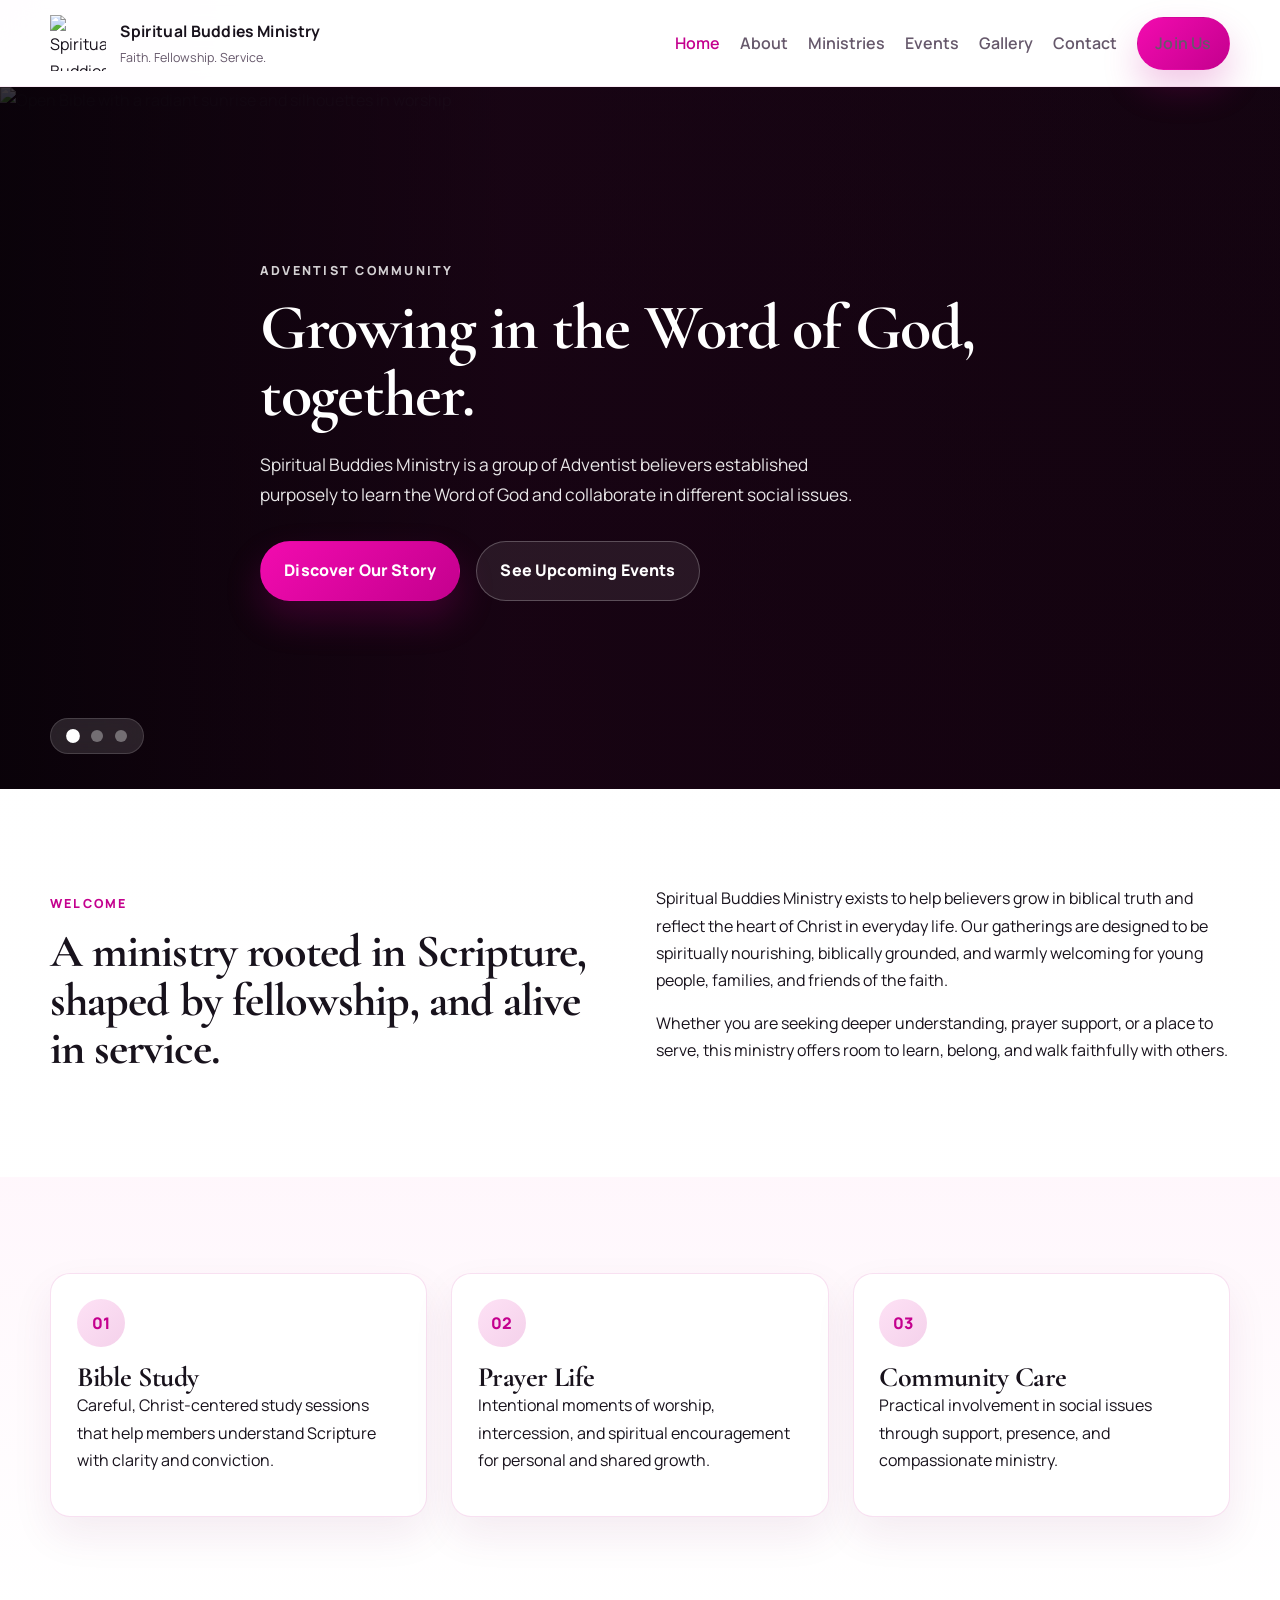
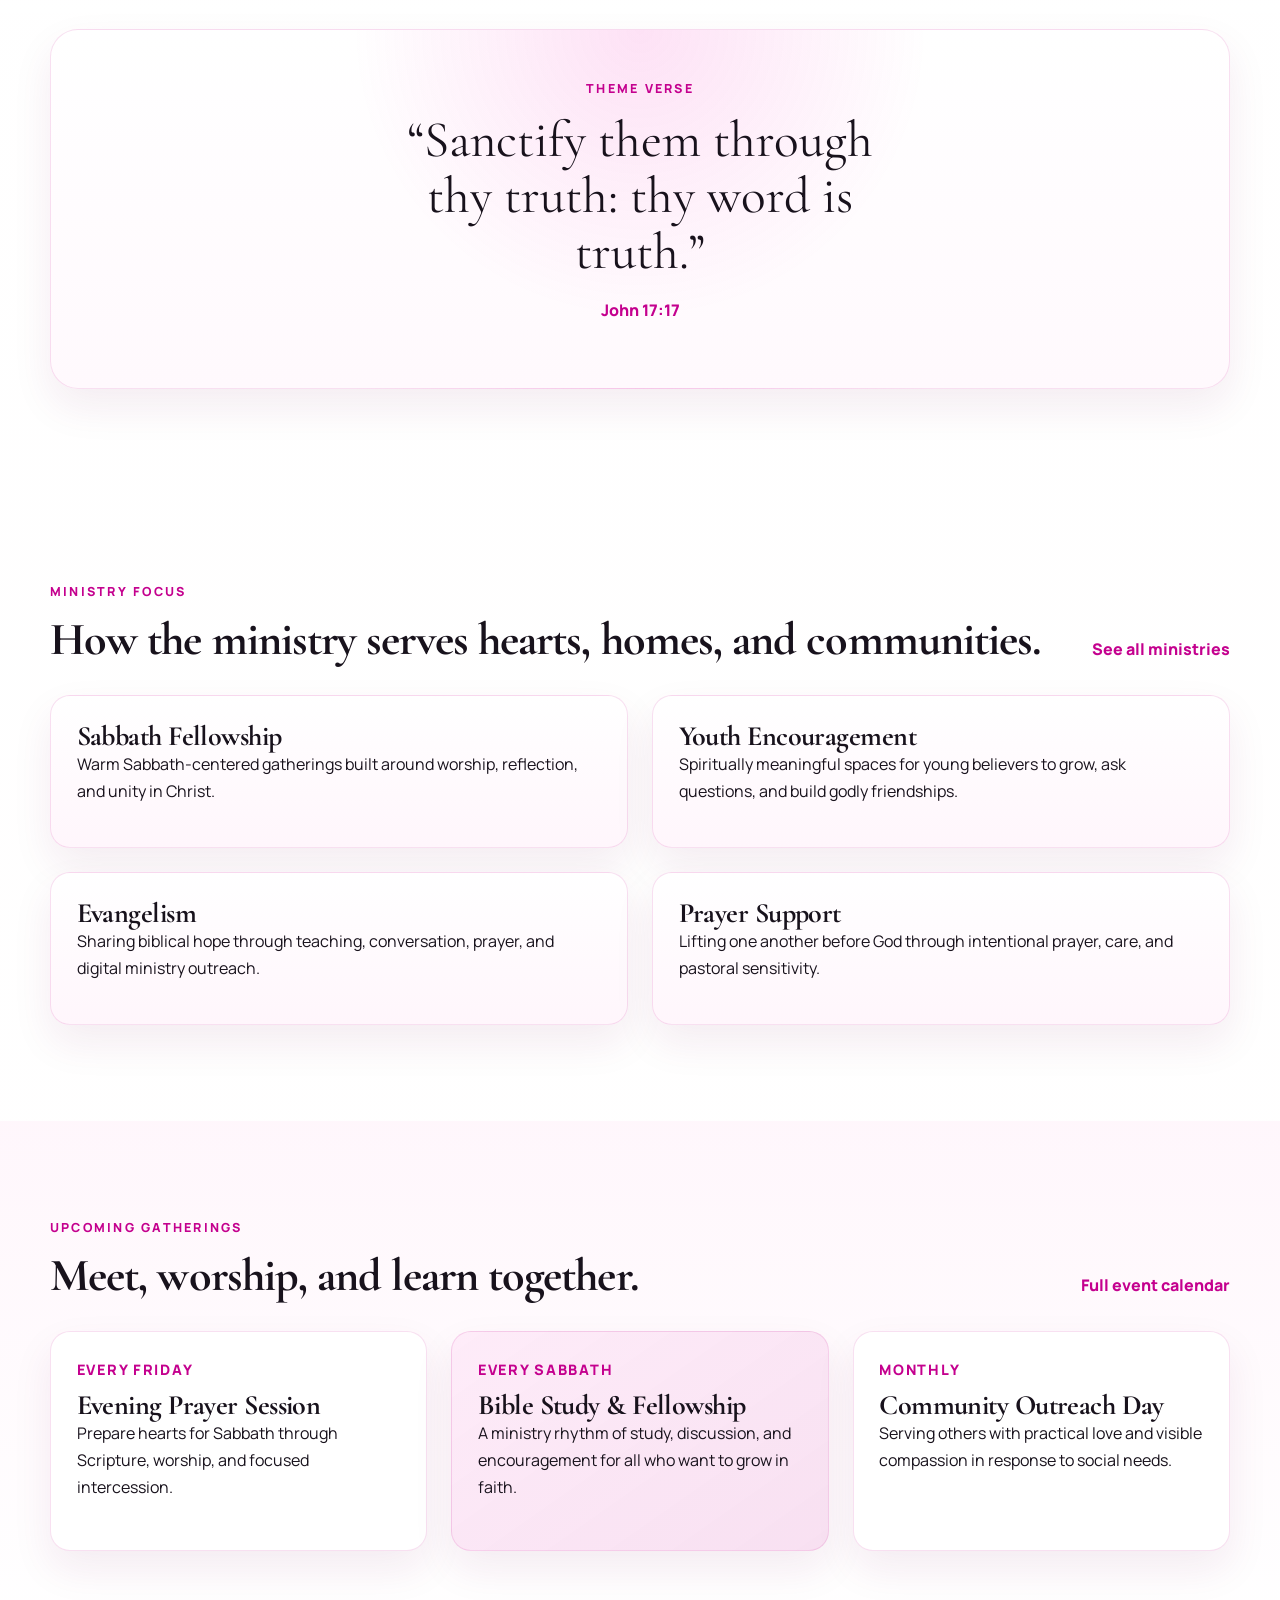
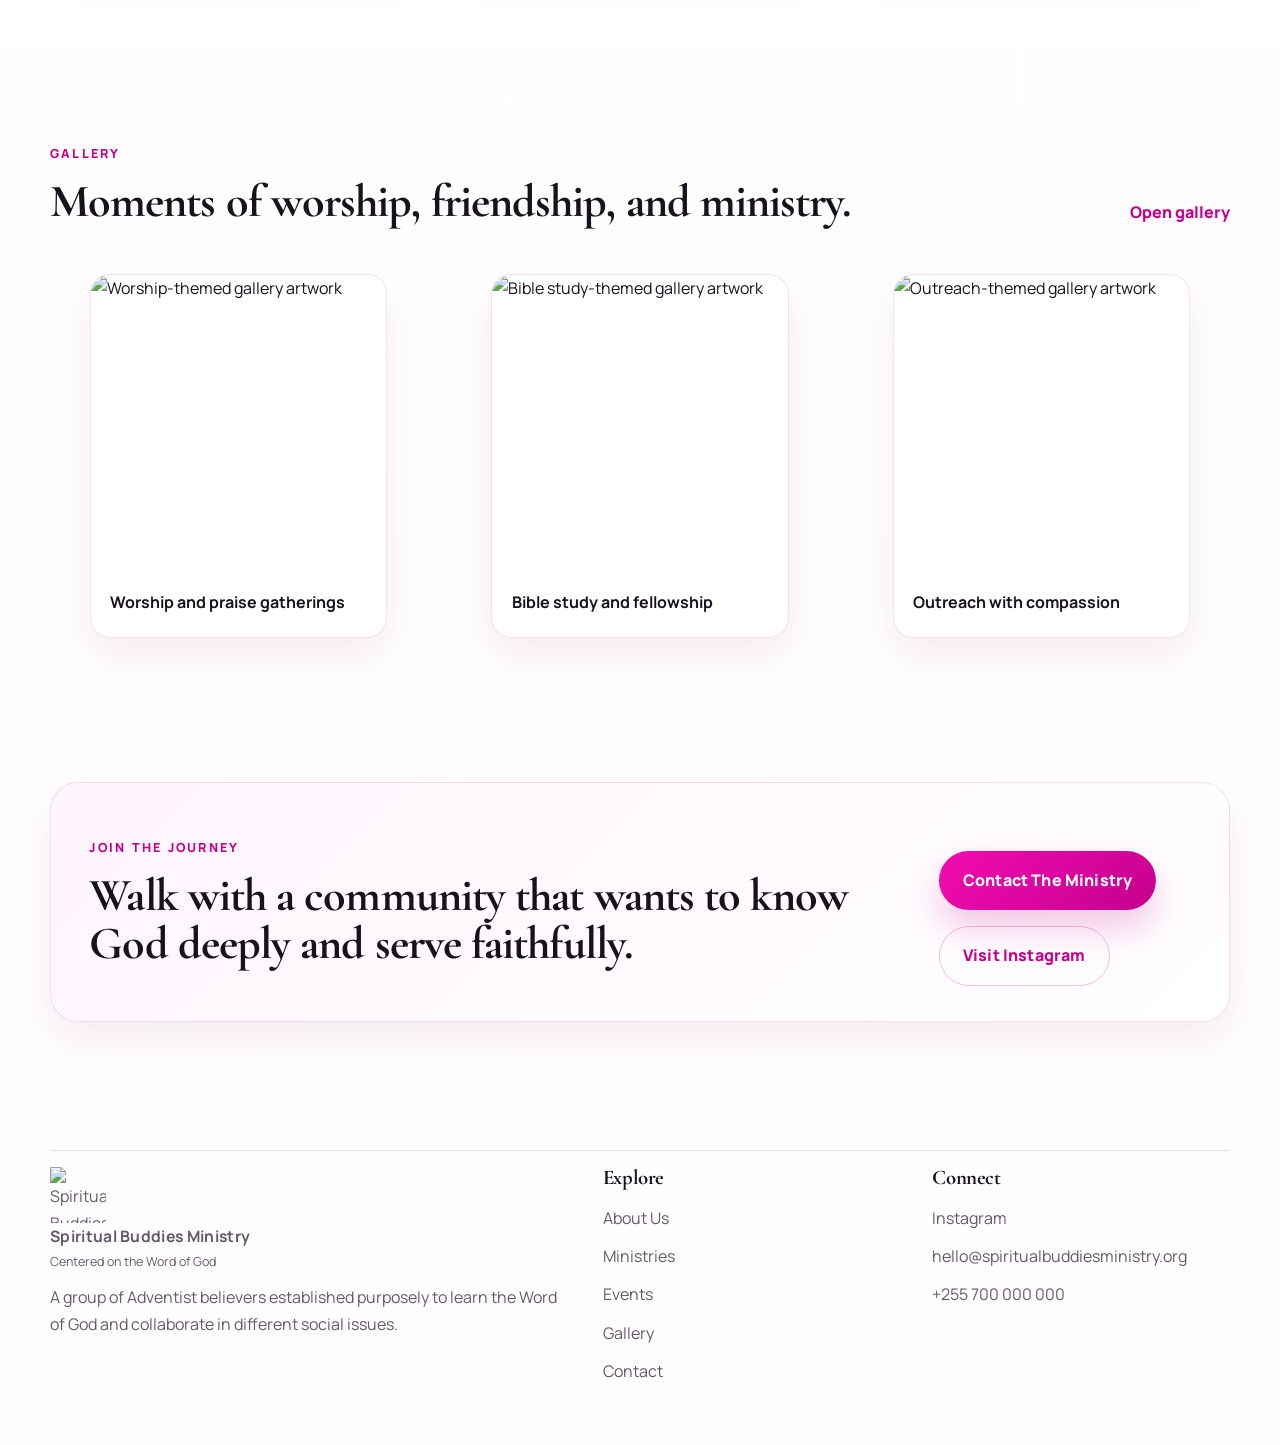
==== index.html @ 9ee42981 "uploading website files" ====
<!DOCTYPE html>
<html lang="en">
<head>
  <meta charset="UTF-8">
  <meta name="viewport" content="width=device-width, initial-scale=1.0">
  <meta name="description" content="Spiritual Buddies Ministry is a Christ-centered Adventist community devoted to Bible study, fellowship, worship, and compassionate outreach.">
  <title>Spiritual Buddies Ministry</title>
  <link rel="preconnect" href="https://fonts.googleapis.com">
  <link rel="preconnect" href="https://fonts.gstatic.com" crossorigin>
  <link href="https://fonts.googleapis.com/css2?family=Cormorant+Garamond:wght@500;600;700&family=Manrope:wght@400;500;600;700;800&display=swap" rel="stylesheet">
  <link rel="icon" type="image/svg+xml" href="assets/sbm-logo.svg">
  <link rel="stylesheet" href="styles.css">
</head>
<body>
  <div class="site-shell">
    <header class="site-header">
      <div class="container nav-row">
        <a class="brand" href="index.html" aria-label="Spiritual Buddies Ministry home">
          <img src="assets/sbm-logo.svg" alt="Spiritual Buddies Ministry logo">
          <span>
            <strong>Spiritual Buddies Ministry</strong>
            <small>Faith. Fellowship. Service.</small>
          </span>
        </a>

        <button class="nav-toggle" type="button" aria-expanded="false" aria-controls="site-nav">
          <span></span>
          <span></span>
          <span></span>
        </button>

        <nav class="site-nav" id="site-nav" aria-label="Main navigation">
          <a class="active" href="index.html">Home</a>
          <a href="about.html">About</a>
          <a href="ministries.html">Ministries</a>
          <a href="events.html">Events</a>
          <a href="gallery.html">Gallery</a>
          <a href="contact.html">Contact</a>
          <a class="button button-small" href="contact.html">Join Us</a>
        </nav>
      </div>
    </header>

    <main>
      <section class="hero" aria-label="Featured ministry highlights">
        <div class="hero-slide is-active" data-slide>
          <img src="assets/hero-1.svg" alt="Open Bible with a radiant sunrise and silhouettes in worship">
          <div class="hero-overlay"></div>
          <div class="container hero-content">
            <p class="eyebrow">Adventist Community</p>
            <h1>Growing in the Word of God, together.</h1>
            <p class="hero-copy">Spiritual Buddies Ministry is a group of Adventist believers established purposely to learn the Word of God and collaborate in different social issues.</p>
            <div class="hero-actions">
              <a class="button" href="about.html">Discover Our Story</a>
              <a class="button button-ghost" href="events.html">See Upcoming Events</a>
            </div>
          </div>
        </div>

        <div class="hero-slide" data-slide>
          <img src="assets/hero-2.svg" alt="Prayerful gathering with glowing light in the sky">
          <div class="hero-overlay"></div>
          <div class="container hero-content">
            <p class="eyebrow">Prayer & Fellowship</p>
            <h2>Worship that strengthens faith and community.</h2>
            <p class="hero-copy">From Sabbath fellowship to heartfelt prayer sessions, we create spaces where believers can be encouraged, restored, and sent out with hope.</p>
            <div class="hero-actions">
              <a class="button" href="ministries.html">Explore Ministries</a>
              <a class="button button-ghost" href="contact.html">Plan a Visit</a>
            </div>
          </div>
        </div>

        <div class="hero-slide" data-slide>
          <img src="assets/hero-3.svg" alt="Compassionate outreach scene with helping hands and a cross on the horizon">
          <div class="hero-overlay"></div>
          <div class="container hero-content">
            <p class="eyebrow">Service & Outreach</p>
            <h2>Faith that moves beyond words into loving action.</h2>
            <p class="hero-copy">We believe Bible truth should shape daily life, compassionate service, and practical care for the people and communities around us.</p>
            <div class="hero-actions">
              <a class="button" href="gallery.html">View Ministry Moments</a>
              <a class="button button-ghost" href="contact.html">Support the Mission</a>
            </div>
          </div>
        </div>

        <div class="hero-controls container" aria-label="Hero slideshow controls">
          <div class="hero-dots" role="tablist" aria-label="Choose hero slide">
            <button class="hero-dot is-active" type="button" data-dot aria-label="Show slide 1"></button>
            <button class="hero-dot" type="button" data-dot aria-label="Show slide 2"></button>
            <button class="hero-dot" type="button" data-dot aria-label="Show slide 3"></button>
          </div>
        </div>
      </section>

      <section class="section">
        <div class="container split-grid">
          <div>
            <p class="section-tag">Welcome</p>
            <h2>A ministry rooted in Scripture, shaped by fellowship, and alive in service.</h2>
          </div>
          <div>
            <p>Spiritual Buddies Ministry exists to help believers grow in biblical truth and reflect the heart of Christ in everyday life. Our gatherings are designed to be spiritually nourishing, biblically grounded, and warmly welcoming for young people, families, and friends of the faith.</p>
            <p>Whether you are seeking deeper understanding, prayer support, or a place to serve, this ministry offers room to learn, belong, and walk faithfully with others.</p>
          </div>
        </div>
      </section>

      <section class="section section-tint">
        <div class="container">
          <div class="card-grid">
            <article class="feature-card">
              <span class="card-icon">01</span>
              <h3>Bible Study</h3>
              <p>Careful, Christ-centered study sessions that help members understand Scripture with clarity and conviction.</p>
            </article>
            <article class="feature-card">
              <span class="card-icon">02</span>
              <h3>Prayer Life</h3>
              <p>Intentional moments of worship, intercession, and spiritual encouragement for personal and shared growth.</p>
            </article>
            <article class="feature-card">
              <span class="card-icon">03</span>
              <h3>Community Care</h3>
              <p>Practical involvement in social issues through support, presence, and compassionate ministry.</p>
            </article>
          </div>
        </div>
      </section>

      <section class="section scripture-section">
        <div class="container scripture-card">
          <p class="section-tag">Theme Verse</p>
          <blockquote>
            “Sanctify them through thy truth: thy word is truth.”
          </blockquote>
          <p class="scripture-ref">John 17:17</p>
        </div>
      </section>

      <section class="section">
        <div class="container">
          <div class="section-heading">
            <div>
              <p class="section-tag">Ministry Focus</p>
              <h2>How the ministry serves hearts, homes, and communities.</h2>
            </div>
            <a class="text-link" href="ministries.html">See all ministries</a>
          </div>

          <div class="ministry-grid">
            <article class="ministry-card">
              <h3>Sabbath Fellowship</h3>
              <p>Warm Sabbath-centered gatherings built around worship, reflection, and unity in Christ.</p>
            </article>
            <article class="ministry-card">
              <h3>Youth Encouragement</h3>
              <p>Spiritually meaningful spaces for young believers to grow, ask questions, and build godly friendships.</p>
            </article>
            <article class="ministry-card">
              <h3>Evangelism</h3>
              <p>Sharing biblical hope through teaching, conversation, prayer, and digital ministry outreach.</p>
            </article>
            <article class="ministry-card">
              <h3>Prayer Support</h3>
              <p>Lifting one another before God through intentional prayer, care, and pastoral sensitivity.</p>
            </article>
          </div>
        </div>
      </section>

      <section class="section section-tint">
        <div class="container">
          <div class="section-heading">
            <div>
              <p class="section-tag">Upcoming Gatherings</p>
              <h2>Meet, worship, and learn together.</h2>
            </div>
            <a class="text-link" href="events.html">Full event calendar</a>
          </div>

          <div class="event-grid">
            <article class="event-card">
              <p class="event-date">Every Friday</p>
              <h3>Evening Prayer Session</h3>
              <p>Prepare hearts for Sabbath through Scripture, worship, and focused intercession.</p>
            </article>
            <article class="event-card featured">
              <p class="event-date">Every Sabbath</p>
              <h3>Bible Study & Fellowship</h3>
              <p>A ministry rhythm of study, discussion, and encouragement for all who want to grow in faith.</p>
            </article>
            <article class="event-card">
              <p class="event-date">Monthly</p>
              <h3>Community Outreach Day</h3>
              <p>Serving others with practical love and visible compassion in response to social needs.</p>
            </article>
          </div>
        </div>
      </section>

      <section class="section">
        <div class="container gallery-preview">
          <div class="section-heading">
            <div>
              <p class="section-tag">Gallery</p>
              <h2>Moments of worship, friendship, and ministry.</h2>
            </div>
            <a class="text-link" href="gallery.html">Open gallery</a>
          </div>

          <div class="preview-grid">
            <figure class="preview-card">
              <img src="assets/gallery-1.svg" alt="Worship-themed gallery artwork">
              <figcaption>Worship and praise gatherings</figcaption>
            </figure>
            <figure class="preview-card">
              <img src="assets/gallery-2.svg" alt="Bible study-themed gallery artwork">
              <figcaption>Bible study and fellowship</figcaption>
            </figure>
            <figure class="preview-card">
              <img src="assets/gallery-3.svg" alt="Outreach-themed gallery artwork">
              <figcaption>Outreach with compassion</figcaption>
            </figure>
          </div>
        </div>
      </section>

      <section class="section cta-section">
        <div class="container cta-card">
          <div>
            <p class="section-tag">Join The Journey</p>
            <h2>Walk with a community that wants to know God deeply and serve faithfully.</h2>
          </div>
          <div class="cta-actions">
            <a class="button" href="contact.html">Contact The Ministry</a>
            <a class="button button-ghost" href="https://www.instagram.com/spiritualbuddiesministry/" target="_blank" rel="noreferrer">Visit Instagram</a>
          </div>
        </div>
      </section>
    </main>

    <footer class="site-footer">
      <div class="container footer-grid">
        <div>
          <a class="brand footer-brand" href="index.html">
            <img src="assets/sbm-logo.svg" alt="Spiritual Buddies Ministry logo">
            <span>
              <strong>Spiritual Buddies Ministry</strong>
              <small>Centered on the Word of God</small>
            </span>
          </a>
          <p class="footer-copy">A group of Adventist believers established purposely to learn the Word of God and collaborate in different social issues.</p>
        </div>

        <div>
          <h3>Explore</h3>
          <a href="about.html">About Us</a>
          <a href="ministries.html">Ministries</a>
          <a href="events.html">Events</a>
          <a href="gallery.html">Gallery</a>
          <a href="contact.html">Contact</a>
        </div>

        <div>
          <h3>Connect</h3>
          <a href="https://www.instagram.com/spiritualbuddiesministry/" target="_blank" rel="noreferrer">Instagram</a>
          <a href="mailto:hello@spiritualbuddiesministry.org">hello@spiritualbuddiesministry.org</a>
          <a href="tel:+255700000000">+255 700 000 000</a>
        </div>
      </div>
    </footer>
  </div>

  <script src="script.js"></script>
</body>
</html>
---- styles.css ----
:root {
  --bg: #ffffff;
  --bg-soft: #fff4fb;
  --surface: #ffffff;
  --surface-strong: #fff0fa;
  --surface-border: rgba(196, 0, 142, 0.12);
  --text: #18121c;
  --muted: #66586b;
  --brand: #f20baf;
  --brand-deep: #c4008e;
  --brand-ink: #5b0f49;
  --shadow: 0 24px 60px rgba(101, 20, 80, 0.11);
  --shadow-soft: 0 18px 40px rgba(121, 22, 95, 0.08);
  --radius-lg: 28px;
  --radius-md: 20px;
  --radius-sm: 14px;
  --container: 1180px;
  --transition: 260ms ease;
}

* {
  box-sizing: border-box;
}

html {
  scroll-behavior: smooth;
}

body {
  margin: 0;
  font-family: "Manrope", sans-serif;
  color: var(--text);
  background:
    radial-gradient(circle at top left, rgba(242, 11, 175, 0.07), transparent 24rem),
    linear-gradient(180deg, #ffffff 0%, #fffefe 100%);
  line-height: 1.7;
}

img {
  display: block;
  max-width: 100%;
}

a {
  color: inherit;
  text-decoration: none;
}

button,
input,
textarea {
  font: inherit;
}

.site-shell {
  min-height: 100vh;
}

.container {
  width: min(calc(100% - 2rem), var(--container));
  margin: 0 auto;
}

.site-header {
  position: sticky;
  top: 0;
  z-index: 20;
  backdrop-filter: blur(18px);
  background: rgba(255, 255, 255, 0.88);
  border-bottom: 1px solid rgba(196, 0, 142, 0.08);
}

.nav-row {
  display: flex;
  align-items: center;
  justify-content: space-between;
  gap: 1rem;
  padding: 0.95rem 0;
}

.brand {
  display: inline-flex;
  align-items: center;
  gap: 0.9rem;
  min-width: 0;
}

.brand img {
  width: 56px;
  height: 56px;
  flex: 0 0 auto;
}

.brand span {
  display: grid;
  gap: 0.1rem;
}

.brand strong {
  font-size: 0.98rem;
  letter-spacing: 0.02em;
}

.brand small {
  color: var(--muted);
  font-size: 0.78rem;
}

.site-nav {
  display: flex;
  align-items: center;
  gap: 1.25rem;
}

.site-nav a {
  color: var(--muted);
  font-weight: 600;
  transition: color var(--transition);
}

.site-nav a:hover,
.site-nav a.active {
  color: var(--brand-deep);
}

.nav-toggle {
  display: none;
  background: transparent;
  border: 0;
  padding: 0.4rem;
  cursor: pointer;
}

.nav-toggle span {
  display: block;
  width: 28px;
  height: 2px;
  border-radius: 999px;
  background: var(--text);
}

.nav-toggle span + span {
  margin-top: 6px;
}

.button {
  display: inline-flex;
  align-items: center;
  justify-content: center;
  gap: 0.5rem;
  border: 1px solid transparent;
  border-radius: 999px;
  padding: 0.95rem 1.45rem;
  background: linear-gradient(135deg, var(--brand) 0%, var(--brand-deep) 100%);
  color: #fff;
  font-weight: 800;
  letter-spacing: 0.01em;
  box-shadow: 0 18px 36px rgba(196, 0, 142, 0.22);
  transition: transform var(--transition), box-shadow var(--transition), border-color var(--transition), color var(--transition);
}

.button:hover {
  transform: translateY(-2px);
  box-shadow: 0 22px 40px rgba(196, 0, 142, 0.25);
}

.button-small {
  padding: 0.75rem 1.1rem;
}

.button-ghost {
  background: rgba(255, 255, 255, 0.08);
  color: #fff;
  border-color: rgba(255, 255, 255, 0.24);
  box-shadow: none;
}

.page-hero .button-ghost,
.cta-section .button-ghost {
  background: transparent;
  color: var(--brand-deep);
  border-color: rgba(196, 0, 142, 0.25);
}

.hero {
  position: relative;
  min-height: 620px;
  height: 78vh;
  max-height: 840px;
  overflow: clip;
  background: #120511;
}

.hero-slide {
  position: absolute;
  inset: 0;
  opacity: 0;
  visibility: hidden;
  transition: opacity 900ms ease, visibility 900ms ease;
}

.hero-slide.is-active {
  opacity: 1;
  visibility: visible;
}

.hero-slide img {
  position: absolute;
  inset: 0;
  width: 100%;
  height: 100%;
  object-fit: cover;
}

.hero-overlay {
  position: absolute;
  inset: 0;
  background:
    linear-gradient(90deg, rgba(8, 2, 8, 0.78) 0%, rgba(28, 4, 22, 0.58) 40%, rgba(26, 3, 19, 0.3) 100%),
    linear-gradient(180deg, rgba(14, 1, 10, 0.1) 0%, rgba(14, 1, 10, 0.5) 100%);
}

.hero-content {
  position: relative;
  z-index: 1;
  display: grid;
  align-content: center;
  height: 100%;
  padding: 6rem 0 7rem;
  color: #fff;
  max-width: 760px;
}

.eyebrow,
.section-tag {
  margin: 0 0 0.8rem;
  text-transform: uppercase;
  letter-spacing: 0.18em;
  font-size: 0.78rem;
  font-weight: 800;
  color: var(--brand-deep);
}

.hero .eyebrow {
  color: rgba(255, 255, 255, 0.82);
}

h1,
h2,
h3 {
  margin: 0;
  font-family: "Cormorant Garamond", serif;
  line-height: 1.05;
  letter-spacing: -0.02em;
}

h1 {
  font-size: clamp(3rem, 5vw, 5.4rem);
}

h2 {
  font-size: clamp(2.2rem, 3.6vw, 3.4rem);
}

h3 {
  font-size: 1.75rem;
}

.hero-copy {
  max-width: 56ch;
  margin: 1.35rem 0 0;
  color: rgba(255, 255, 255, 0.9);
  font-size: 1.08rem;
}

.hero-actions,
.cta-actions {
  display: flex;
  flex-wrap: wrap;
  gap: 1rem;
  margin-top: 2rem;
}

.hero-controls {
  position: absolute;
  left: 50%;
  bottom: 2.2rem;
  transform: translateX(-50%);
  z-index: 2;
}

.hero-dots {
  display: inline-flex;
  align-items: center;
  gap: 0.75rem;
  padding: 0.7rem 1rem;
  border-radius: 999px;
  background: rgba(255, 255, 255, 0.12);
  border: 1px solid rgba(255, 255, 255, 0.14);
  backdrop-filter: blur(14px);
}

.hero-dot {
  width: 12px;
  height: 12px;
  padding: 0;
  border-radius: 50%;
  border: 0;
  background: rgba(255, 255, 255, 0.35);
  cursor: pointer;
  transition: transform var(--transition), background var(--transition);
}

.hero-dot.is-active {
  transform: scale(1.15);
  background: #fff;
}

.section {
  padding: 6rem 0;
}

.section-tint {
  background: linear-gradient(180deg, rgba(255, 244, 251, 0.75) 0%, rgba(255, 255, 255, 1) 100%);
}

.split-grid,
.page-hero-grid,
.contact-grid {
  display: grid;
  grid-template-columns: repeat(2, minmax(0, 1fr));
  gap: 2rem;
  align-items: center;
}

.page-hero {
  padding: 4.5rem 0 3rem;
}

.page-hero-card,
.scripture-card,
.cta-card,
.feature-card,
.ministry-card,
.event-card,
.preview-card,
.value-card,
.schedule-card,
.gallery-card,
.contact-card,
.form-panel,
.contact-panel {
  background: var(--surface);
  border: 1px solid var(--surface-border);
  box-shadow: var(--shadow-soft);
}

.page-hero-card,
.cta-card,
.scripture-card,
.form-panel,
.contact-panel {
  border-radius: var(--radius-lg);
}

.page-hero-card {
  padding: 1rem;
  background: linear-gradient(180deg, #fff 0%, #fff7fc 100%);
}

.page-hero-card img {
  width: 100%;
  border-radius: calc(var(--radius-lg) - 8px);
}

.card-grid,
.event-grid,
.preview-grid,
.value-grid {
  display: grid;
  grid-template-columns: repeat(3, minmax(0, 1fr));
  gap: 1.5rem;
}

.feature-card,
.event-card,
.preview-card,
.value-card,
.schedule-card,
.gallery-card,
.contact-card,
.ministry-card {
  border-radius: var(--radius-md);
  padding: 1.6rem;
}

.card-icon {
  display: inline-flex;
  align-items: center;
  justify-content: center;
  width: 3rem;
  height: 3rem;
  margin-bottom: 1rem;
  border-radius: 50%;
  background: linear-gradient(135deg, rgba(242, 11, 175, 0.12), rgba(196, 0, 142, 0.18));
  color: var(--brand-deep);
  font-weight: 800;
}

.section-heading {
  display: flex;
  align-items: end;
  justify-content: space-between;
  gap: 1rem;
  margin-bottom: 2rem;
}

.text-link {
  color: var(--brand-deep);
  font-weight: 800;
}

.scripture-section {
  padding-top: 1rem;
}

.scripture-card {
  padding: 3rem;
  text-align: center;
  background:
    radial-gradient(circle at top, rgba(242, 11, 175, 0.12), transparent 18rem),
    linear-gradient(180deg, #ffffff 0%, #fff9fd 100%);
}

.scripture-card blockquote {
  max-width: 20ch;
  margin: 0 auto;
  font-family: "Cormorant Garamond", serif;
  font-size: clamp(2rem, 4vw, 3.4rem);
  line-height: 1.1;
}

.scripture-ref {
  margin-top: 1rem;
  font-weight: 800;
  color: var(--brand-deep);
}

.ministry-grid {
  display: grid;
  grid-template-columns: repeat(2, minmax(0, 1fr));
  gap: 1.5rem;
}

.ministry-grid-large {
  grid-template-columns: repeat(3, minmax(0, 1fr));
}

.ministry-card {
  background:
    linear-gradient(180deg, rgba(255, 255, 255, 1), rgba(255, 246, 252, 1));
}

.ministry-card.detailed {
  min-height: 210px;
}

.event-card {
  min-height: 220px;
}

.event-card.featured {
  background:
    linear-gradient(145deg, rgba(242, 11, 175, 0.08), rgba(196, 0, 142, 0.12)),
    #ffffff;
}

.event-date {
  margin: 0 0 0.5rem;
  color: var(--brand-deep);
  font-size: 0.9rem;
  font-weight: 800;
  text-transform: uppercase;
  letter-spacing: 0.12em;
}

.preview-card,
.gallery-card {
  overflow: hidden;
  padding: 0;
}

.preview-card img,
.gallery-card img {
  aspect-ratio: 1 / 1;
  width: 100%;
  object-fit: cover;
}

.preview-card figcaption,
.gallery-card figcaption {
  padding: 1.15rem 1.2rem 1.35rem;
  font-weight: 700;
}

.cta-section {
  padding-top: 2rem;
}

.cta-card {
  display: flex;
  align-items: center;
  justify-content: space-between;
  gap: 2rem;
  padding: 2.2rem 2.4rem;
  background:
    linear-gradient(135deg, rgba(255, 245, 252, 1), rgba(255, 255, 255, 1));
}

.site-footer {
  padding: 2rem 0 3rem;
}

.footer-grid {
  display: grid;
  grid-template-columns: 1.4fr 0.8fr 0.8fr;
  gap: 2rem;
  padding-top: 1rem;
  border-top: 1px solid rgba(196, 0, 142, 0.12);
}

.footer-brand {
  margin-bottom: 1rem;
}

.footer-copy {
  max-width: 56ch;
  color: var(--muted);
}

.site-footer h3 {
  margin-bottom: 1rem;
  font-size: 1.3rem;
}

.site-footer a {
  display: block;
  margin-bottom: 0.7rem;
  color: var(--muted);
}

.timeline {
  display: grid;
  gap: 1rem;
}

.timeline-item {
  padding: 1.2rem 1.3rem;
  border-radius: var(--radius-md);
  border: 1px solid var(--surface-border);
  background: var(--surface);
}

.timeline-item strong {
  display: block;
  margin-bottom: 0.4rem;
  color: var(--brand-deep);
  font-size: 1.1rem;
}

.event-list,
.notes-list {
  display: grid;
  gap: 1rem;
}

.schedule-card {
  display: grid;
  grid-template-columns: 0.9fr 1.4fr;
  gap: 1.5rem;
  align-items: center;
}

.gallery-grid {
  display: grid;
  grid-template-columns: repeat(3, minmax(0, 1fr));
  gap: 1.5rem;
}

.contact-panel,
.form-panel {
  padding: 2rem;
}

.contact-form {
  display: grid;
  gap: 1rem;
}

.contact-form label {
  display: grid;
  gap: 0.5rem;
  font-weight: 700;
  color: var(--text);
}

.contact-form input,
.contact-form textarea {
  width: 100%;
  border: 1px solid rgba(196, 0, 142, 0.16);
  border-radius: 14px;
  padding: 0.95rem 1rem;
  background: #fff;
  color: var(--text);
  outline: none;
  transition: border-color var(--transition), box-shadow var(--transition);
}

.contact-form input:focus,
.contact-form textarea:focus {
  border-color: rgba(196, 0, 142, 0.42);
  box-shadow: 0 0 0 4px rgba(242, 11, 175, 0.08);
}

.form-note {
  min-height: 1.5rem;
  margin: 0;
  color: var(--brand-deep);
  font-weight: 700;
}

.notes-list p,
.contact-card a,
.contact-card h3,
.value-card p,
.feature-card p,
.ministry-card p,
.event-card p,
.schedule-card p,
.footer-copy,
.split-grid p,
.page-hero p {
  margin-top: 0;
}

@media (max-width: 980px) {
  .site-nav {
    position: absolute;
    top: calc(100% + 0.75rem);
    left: 1rem;
    right: 1rem;
    display: none;
    flex-direction: column;
    align-items: stretch;
    padding: 1rem;
    border-radius: 24px;
    background: rgba(255, 255, 255, 0.98);
    border: 1px solid rgba(196, 0, 142, 0.1);
    box-shadow: var(--shadow);
  }

  .site-nav.is-open {
    display: flex;
  }

  .nav-toggle {
    display: block;
  }

  .split-grid,
  .page-hero-grid,
  .contact-grid,
  .card-grid,
  .event-grid,
  .preview-grid,
  .value-grid,
  .footer-grid,
  .gallery-grid,
  .ministry-grid,
  .ministry-grid-large,
  .schedule-card,
  .cta-card {
    grid-template-columns: 1fr;
  }

  .section-heading {
    align-items: start;
    flex-direction: column;
  }

  .hero {
    min-height: 560px;
    height: 72vh;
  }

  .hero-content {
    padding-top: 5rem;
    padding-bottom: 6rem;
  }
}

@media (max-width: 640px) {
  .container {
    width: min(calc(100% - 1.25rem), var(--container));
  }

  .brand span small {
    display: none;
  }

  .hero {
    min-height: 500px;
    height: 68vh;
  }

  .hero-content {
    padding-top: 4.25rem;
    padding-bottom: 5.4rem;
  }

  .hero-copy {
    font-size: 1rem;
  }

  .hero-dots {
    gap: 0.5rem;
  }

  .section {
    padding: 4.5rem 0;
  }

  .scripture-card,
  .contact-panel,
  .form-panel,
  .cta-card {
    padding: 1.5rem;
  }
}

@media (prefers-reduced-motion: reduce) {
  html {
    scroll-behavior: auto;
  }

  *,
  *::before,
  *::after {
    animation-duration: 0.01ms !important;
    animation-iteration-count: 1 !important;
    transition-duration: 0.01ms !important;
  }
}
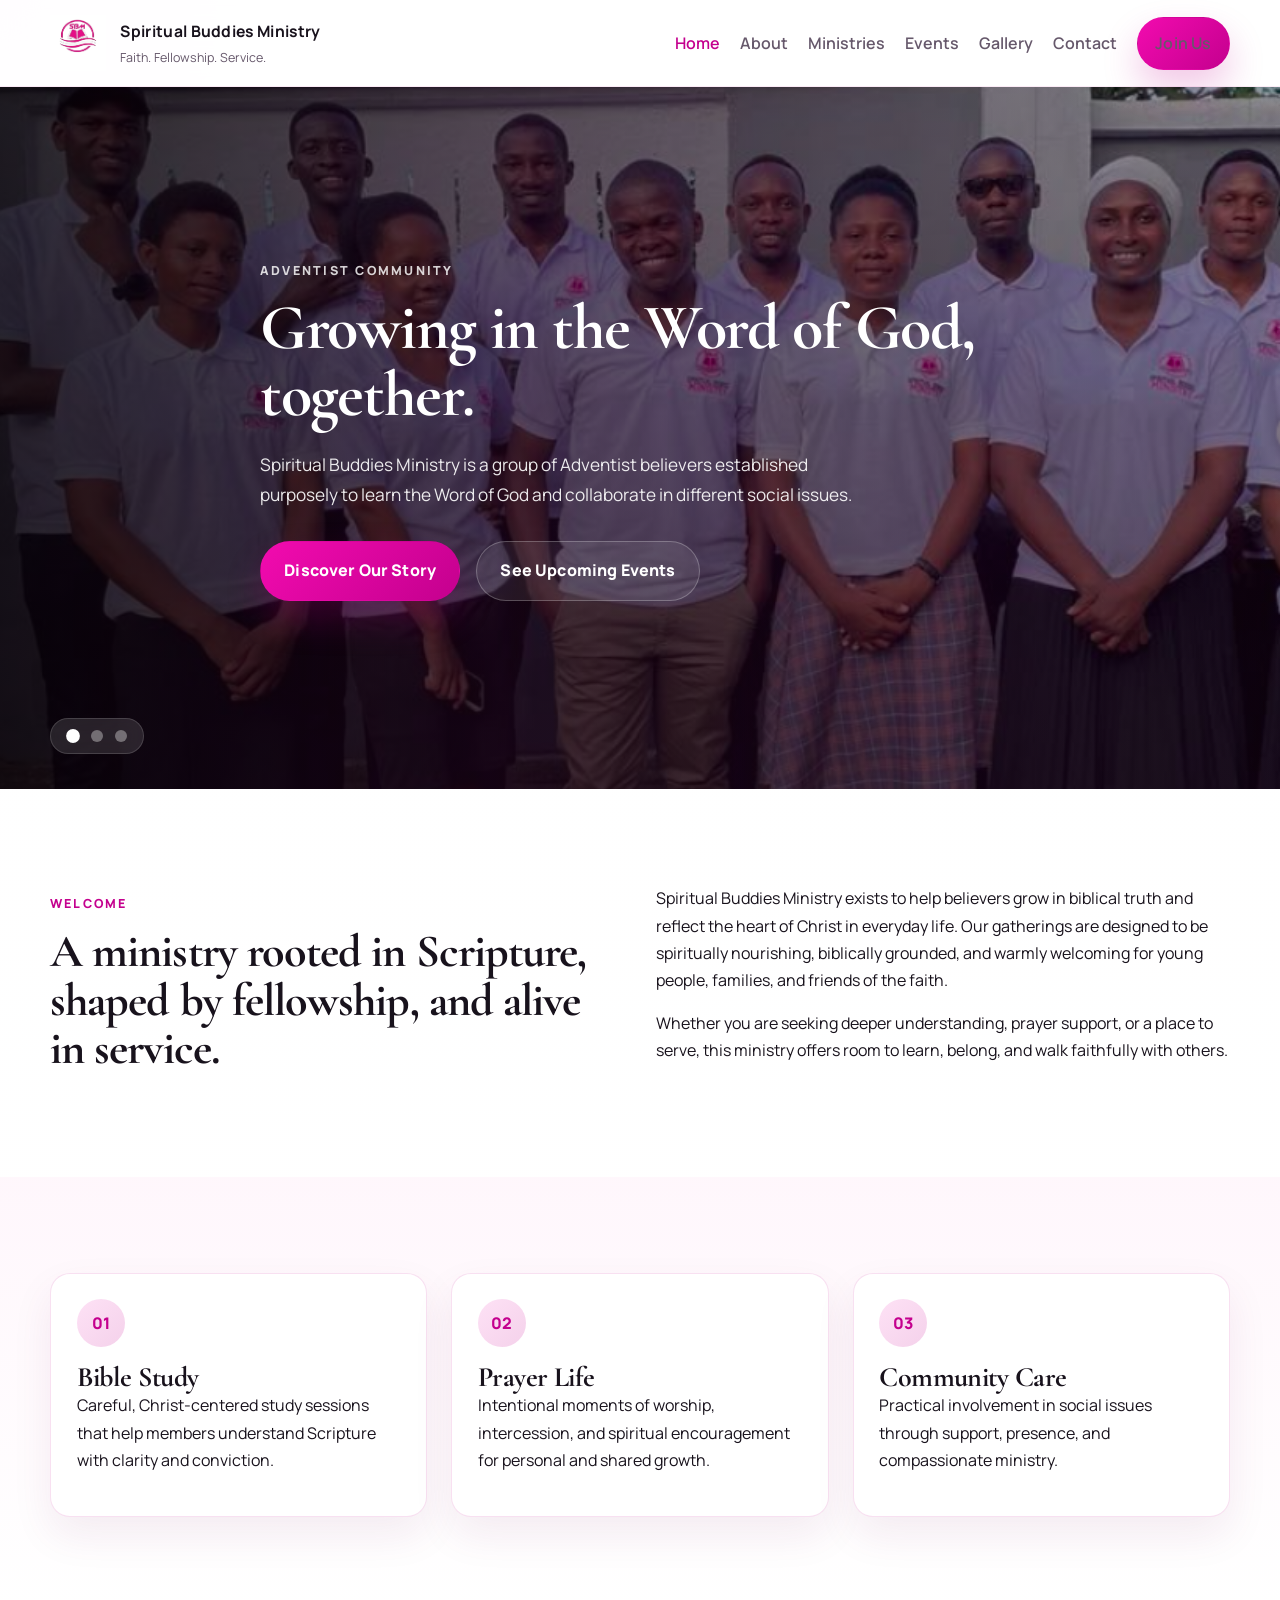
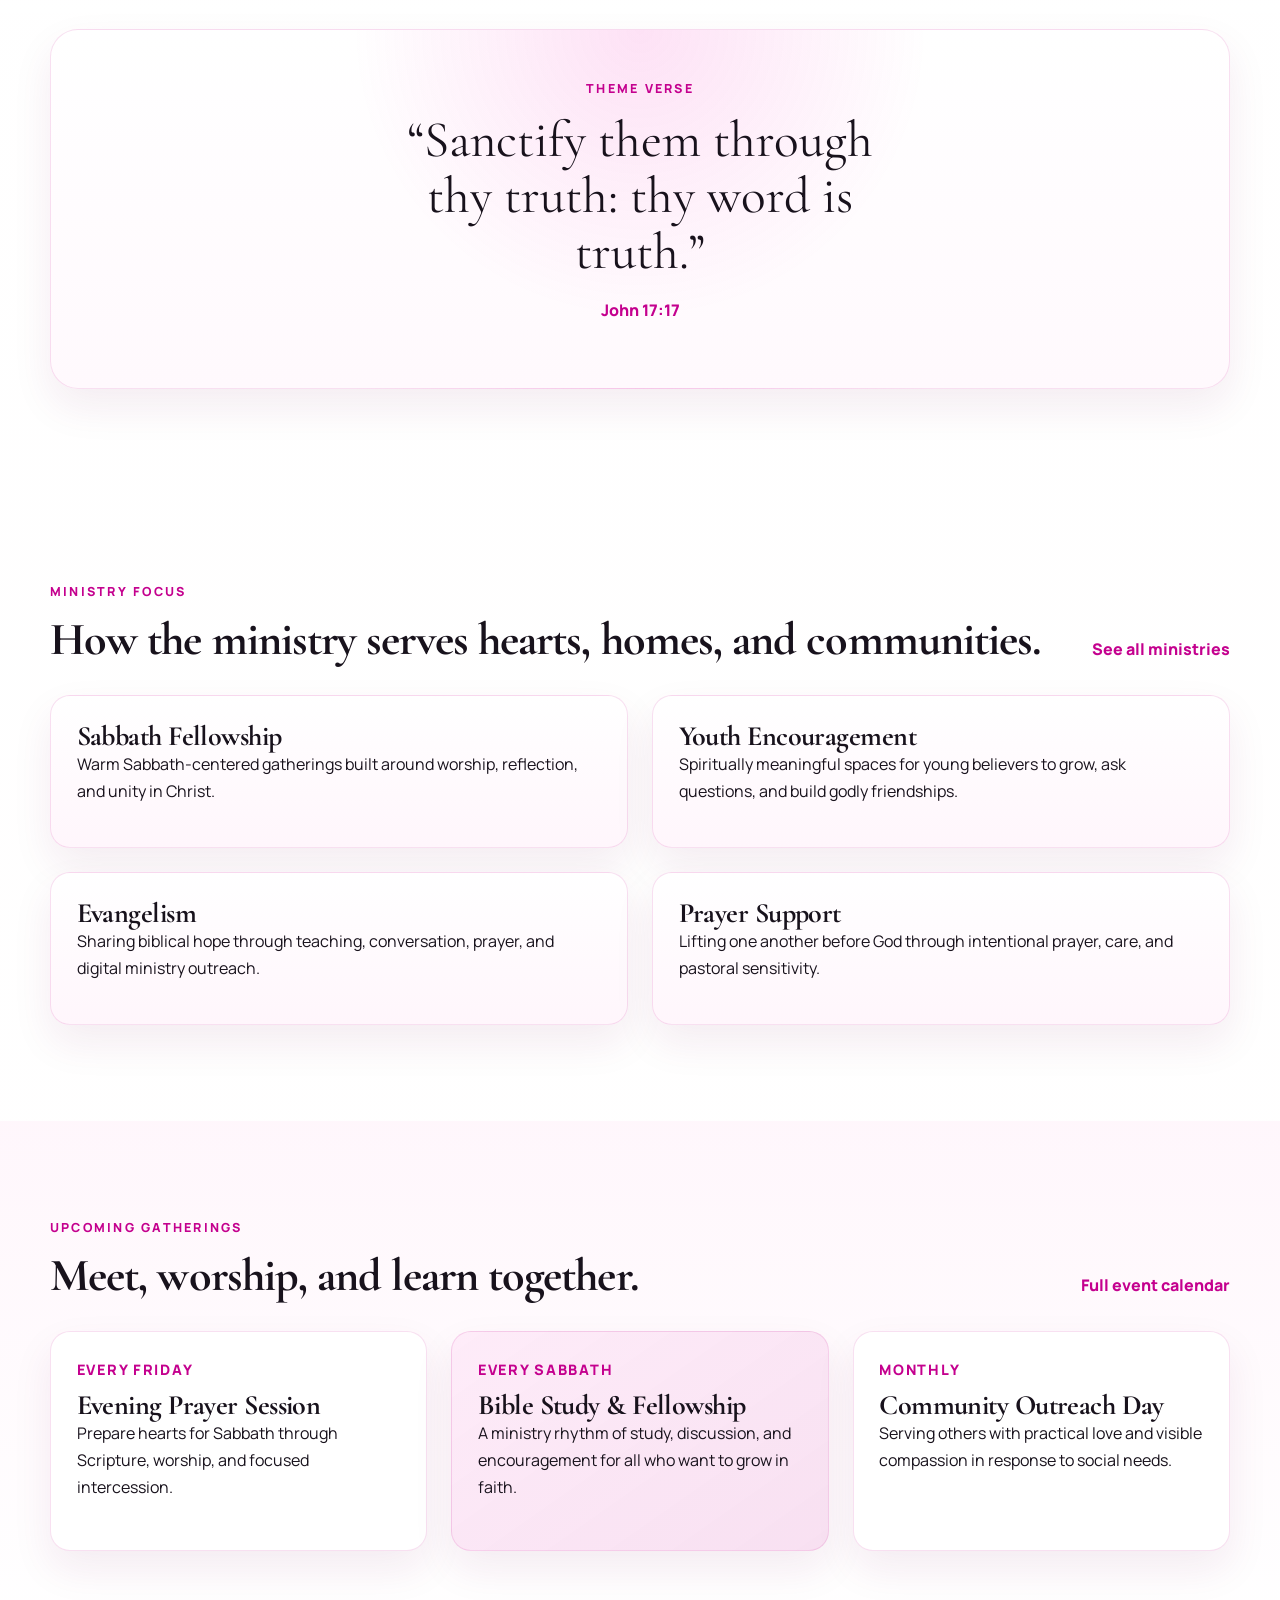
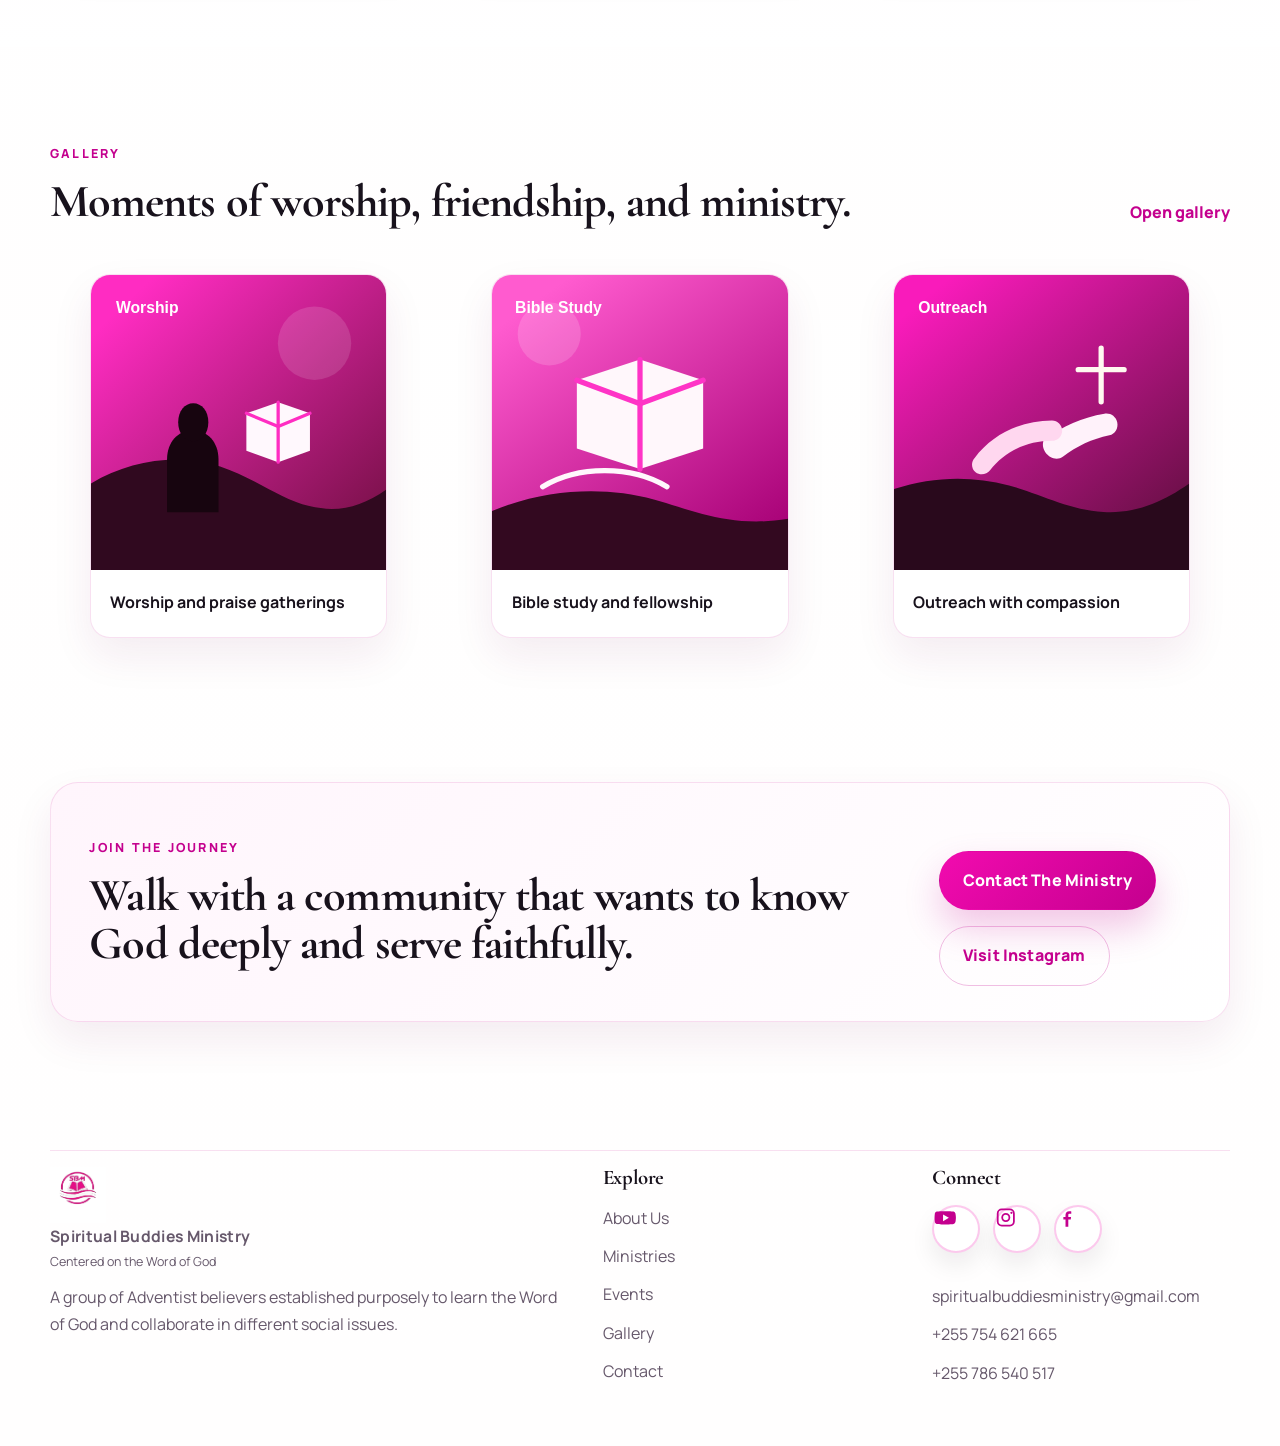
==== commit 4e8924b4: "feat add relevant info for social media" ====
--- a/index.html
+++ b/index.html
@@ -8,7 +8,7 @@
   <link rel="preconnect" href="https://fonts.googleapis.com">
   <link rel="preconnect" href="https://fonts.gstatic.com" crossorigin>
   <link href="https://fonts.googleapis.com/css2?family=Cormorant+Garamond:wght@500;600;700&family=Manrope:wght@400;500;600;700;800&display=swap" rel="stylesheet">
-  <link rel="icon" type="image/svg+xml" href="assets/sbm-logo.svg">
+  <link rel="icon" type="image/svg+xml" href="assets/sbm.png">
   <link rel="stylesheet" href="styles.css">
 </head>
 <body>
@@ -16,7 +16,7 @@
     <header class="site-header">
       <div class="container nav-row">
         <a class="brand" href="index.html" aria-label="Spiritual Buddies Ministry home">
-          <img src="assets/sbm-logo.svg" alt="Spiritual Buddies Ministry logo">
+          <img src="assets/sbm.png" alt="Spiritual Buddies Ministry logo">
           <span>
             <strong>Spiritual Buddies Ministry</strong>
             <small>Faith. Fellowship. Service.</small>
@@ -44,7 +44,7 @@
     <main>
       <section class="hero" aria-label="Featured ministry highlights">
         <div class="hero-slide is-active" data-slide>
-          <img src="assets/hero-1.svg" alt="Open Bible with a radiant sunrise and silhouettes in worship">
+          <img src="assets/image.png" alt="Open Bible with a radiant sunrise and silhouettes in worship">
           <div class="hero-overlay"></div>
           <div class="container hero-content">
             <p class="eyebrow">Adventist Community</p>
@@ -58,7 +58,7 @@
         </div>
 
         <div class="hero-slide" data-slide>
-          <img src="assets/hero-2.svg" alt="Prayerful gathering with glowing light in the sky">
+          <img src="assets/sbm1.JPG" alt="Prayerful gathering with glowing light in the sky">
           <div class="hero-overlay"></div>
           <div class="container hero-content">
             <p class="eyebrow">Prayer & Fellowship</p>
@@ -72,7 +72,7 @@
         </div>
 
         <div class="hero-slide" data-slide>
-          <img src="assets/hero-3.svg" alt="Compassionate outreach scene with helping hands and a cross on the horizon">
+          <img src="assets/sbm2.JPG" alt="Compassionate outreach scene with helping hands and a cross on the horizon">
           <div class="hero-overlay"></div>
           <div class="container hero-content">
             <p class="eyebrow">Service & Outreach</p>
@@ -245,7 +245,7 @@
       <div class="container footer-grid">
         <div>
           <a class="brand footer-brand" href="index.html">
-            <img src="assets/sbm-logo.svg" alt="Spiritual Buddies Ministry logo">
+            <img src="assets/sbm.png" alt="Spiritual Buddies Ministry logo">
             <span>
               <strong>Spiritual Buddies Ministry</strong>
               <small>Centered on the Word of God</small>
@@ -265,9 +265,26 @@
 
         <div>
           <h3>Connect</h3>
-          <a href="https://www.instagram.com/spiritualbuddiesministry/" target="_blank" rel="noreferrer">Instagram</a>
-          <a href="mailto:hello@spiritualbuddiesministry.org">hello@spiritualbuddiesministry.org</a>
-          <a href="tel:+255700000000">+255 700 000 000</a>
+          <div class="social-links" aria-label="Spiritual Buddies Ministry social media">
+            <a class="social-link social-link-youtube" href="https://www.youtube.com/@spiritualbuddiesministry" target="_blank" rel="noreferrer" aria-label="YouTube">
+              <svg viewBox="0 0 24 24" aria-hidden="true">
+                <path d="M23.5 7.2a3 3 0 0 0-2.1-2.1C19.6 4.6 12 4.6 12 4.6s-7.6 0-9.4.5A3 3 0 0 0 .5 7.2 31.8 31.8 0 0 0 0 12a31.8 31.8 0 0 0 .5 4.8 3 3 0 0 0 2.1 2.1c1.8.5 9.4.5 9.4.5s7.6 0 9.4-.5a3 3 0 0 0 2.1-2.1A31.8 31.8 0 0 0 24 12a31.8 31.8 0 0 0-.5-4.8ZM9.7 15.7V8.3l6.5 3.7-6.5 3.7Z"/>
+              </svg>
+            </a>
+            <a class="social-link social-link-instagram" href="https://www.instagram.com/spiritualbuddiesministry" target="_blank" rel="noreferrer" aria-label="Instagram">
+              <svg viewBox="0 0 24 24" aria-hidden="true">
+                <path d="M7.5 2h9A5.5 5.5 0 0 1 22 7.5v9a5.5 5.5 0 0 1-5.5 5.5h-9A5.5 5.5 0 0 1 2 16.5v-9A5.5 5.5 0 0 1 7.5 2Zm0 2A3.5 3.5 0 0 0 4 7.5v9A3.5 3.5 0 0 0 7.5 20h9a3.5 3.5 0 0 0 3.5-3.5v-9A3.5 3.5 0 0 0 16.5 4h-9Zm10.75 1.5a1.25 1.25 0 1 1 0 2.5 1.25 1.25 0 0 1 0-2.5ZM12 7a5 5 0 1 1 0 10 5 5 0 0 1 0-10Zm0 2a3 3 0 1 0 0 6 3 3 0 0 0 0-6Z"/>
+              </svg>
+            </a>
+            <a class="social-link social-link-facebook" href="https://www.facebook.com/spiritualbuddiesministry" target="_blank" rel="noreferrer" aria-label="Facebook">
+              <svg viewBox="0 0 24 24" aria-hidden="true">
+                <path d="M13.5 22v-8h2.7l.4-3h-3.1V9.1c0-.9.3-1.5 1.6-1.5h1.7V4.9c-.3 0-1.3-.1-2.4-.1-2.4 0-4 1.5-4 4.2V11H8v3h2.4v8h3.1Z"/>
+              </svg>
+            </a>
+          </div>
+          <a href="mailto:spiritualbuddiesministry@gmail.com">spiritualbuddiesministry@gmail.com</a>
+          <a href="tel:+255754621665">+255 754 621 665</a>
+          <a href="tel:+255786540517">+255 786 540 517</a>
         </div>
       </div>
     </footer>
--- a/styles.css
+++ b/styles.css
@@ -549,6 +549,86 @@
   color: var(--muted);
 }
 
+.social-links {
+  display: flex;
+  flex-wrap: wrap;
+  gap: 0.8rem;
+  margin-bottom: 1rem;
+}
+
+.social-link {
+  display: inline-flex;
+  align-items: center;
+  justify-content: center;
+  width: 3rem;
+  height: 3rem;
+  margin-bottom: 0;
+  border-radius: 50%;
+  color: var(--brand-deep);
+  background: #fff;
+  border: 2px solid rgba(242, 11, 175, 0.22);
+  box-shadow: 0 12px 24px rgba(24, 18, 28, 0.08);
+  transition:
+    transform var(--transition),
+    box-shadow var(--transition),
+    border-color var(--transition),
+    background var(--transition),
+    color var(--transition);
+}
+
+.social-link:hover,
+.social-link:focus-visible {
+  transform: translateY(-3px);
+  color: #fff;
+  background: linear-gradient(135deg, var(--brand) 0%, var(--brand-deep) 100%);
+  border-color: transparent;
+  box-shadow: 0 18px 30px rgba(196, 0, 142, 0.22);
+}
+
+.social-link svg {
+  width: 1.35rem;
+  height: 1.35rem;
+  display: block;
+  fill: currentColor;
+}
+
+.social-link-youtube svg {
+  transform: translateX(0.02rem);
+}
+
+.social-link-instagram svg {
+  transform: translateY(-0.02rem);
+}
+
+.social-link-facebook svg {
+  transform: translateX(0.01rem);
+}
+
+.social-link-youtube,
+.social-link-instagram,
+.social-link-facebook {
+  background: #fff;
+}
+
+.site-footer .social-links {
+  margin-bottom: 1.2rem;
+}
+
+.site-footer .social-link {
+  color: var(--brand-deep);
+  background: #fff;
+  border-color: rgba(242, 11, 175, 0.22);
+  box-shadow: 0 12px 24px rgba(24, 18, 28, 0.08);
+}
+
+.site-footer .social-link:hover,
+.site-footer .social-link:focus-visible {
+  color: #fff;
+  background: linear-gradient(135deg, var(--brand) 0%, var(--brand-deep) 100%);
+  border-color: transparent;
+  box-shadow: 0 18px 30px rgba(196, 0, 142, 0.22);
+}
+
 .timeline {
   display: grid;
   gap: 1rem;
@@ -595,6 +675,15 @@
 .contact-form {
   display: grid;
   gap: 1rem;
+}
+
+.contact-stack {
+  display: grid;
+  gap: 0.55rem;
+}
+
+.contact-card .social-links {
+  margin-bottom: 0;
 }
 
 .contact-form label {
